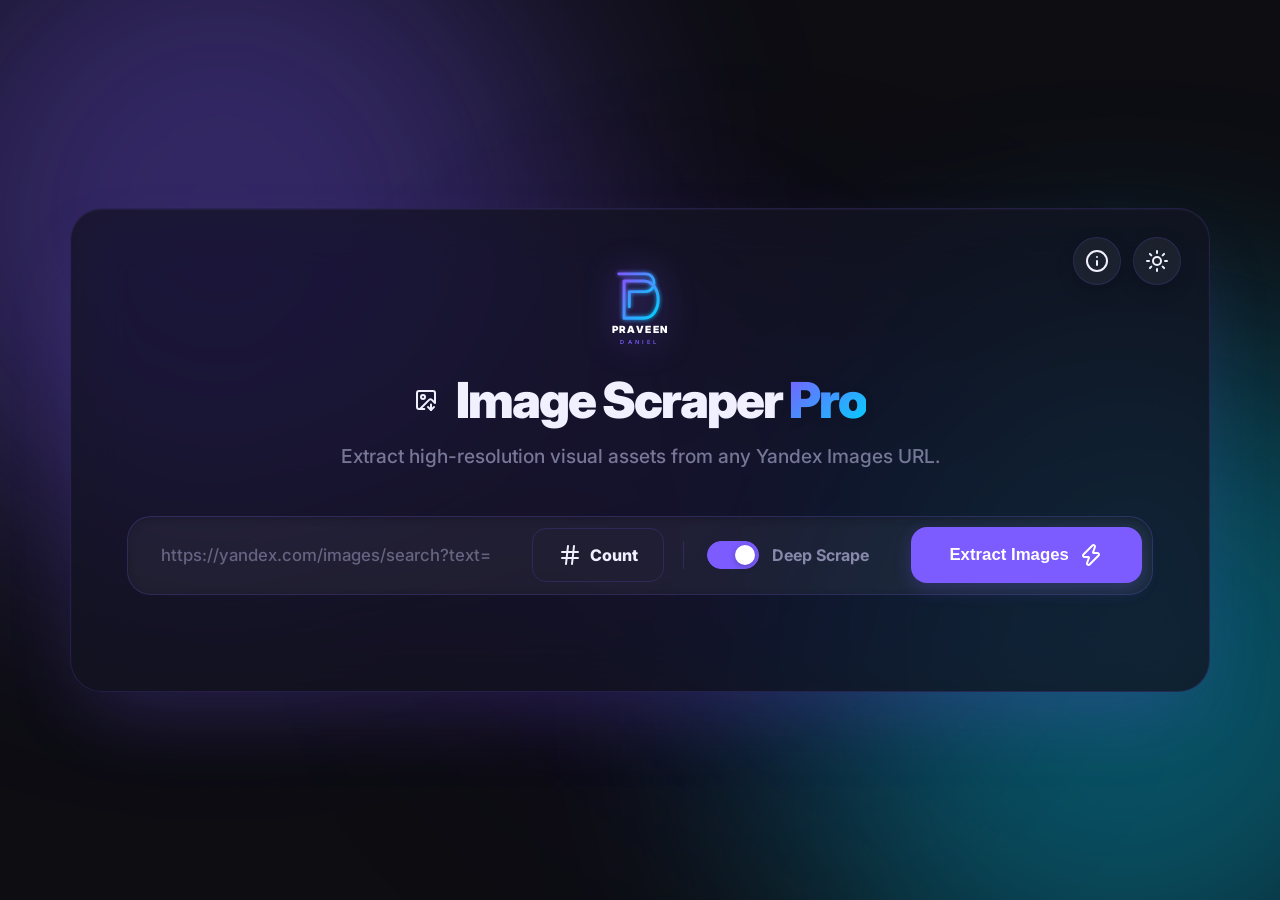
==== index.html @ f90f799b "fix: remove blocking localAvailable check, auto-connect to Render cloud backend with 60s timeout for" ====
<!DOCTYPE html>
<html lang="en" data-theme="dark">
<head>
    <meta charset="UTF-8">
    <meta name="viewport" content="width=device-width, initial-scale=1.0">
    <title>Image Scraper Pro</title>
    <meta name="description" content="Extract, filter, select, and batch-download 1000+ high-resolution images from any Yandex Images URL. Runs locally with your real IP — no captcha, no cloud limits.">
    <link rel="icon" type="image/svg+xml" href="logo.svg">
    <link rel="shortcut icon" href="logo.svg">
    <link rel="stylesheet" href="style.css">
    <link href="https://fonts.googleapis.com/css2?family=Inter:wght@300;400;500;600;700;800;900&display=swap" rel="stylesheet">
    <script src="lucide.min.js"></script>
    <!-- JSZip: In-browser ZIP builder — bundled locally for 100% reliability -->
    <script src="jszip.min.js"></script>
</head>
<body>
    <!-- Background glowing decorative blobs -->
    <div class="blob-container">
        <div class="blob blob-1"></div>
        <div class="blob blob-2"></div>
        <div class="blob blob-3"></div>
        <!-- Cursor-follow spotlight glow -->
        <div id="cursorGlow" class="cursor-glow"></div>
        <!-- Subtle noise texture for depth -->
        <div class="noise-overlay"></div>
    </div>

    <!-- Toast notification container -->
    <div id="toastContainer" class="toast-container" aria-live="polite" aria-atomic="false"></div>

    <!-- Main Application Glass Container -->
    <main class="glass-container">
        <header>
            <div class="theme-toggle-container" style="display: flex; gap: 12px; align-items: center;">
                <div class="settings-container">
                    <button id="settingsToggleBtn" class="theme-toggle-btn" aria-label="Scraper Info" title="Scraper Info">
                        <i data-lucide="info"></i>
                    </button>
                    <div id="settingsDropdown" class="settings-dropdown settings-dropdown--hidden">
                        <!-- Populated by JS with serverless info -->
                    </div>
                </div>
                <button id="themeToggleBtn" class="theme-toggle-btn" aria-label="Toggle Light/Dark Theme" title="Toggle Light/Dark Theme">
                    <i data-lucide="sun"></i>
                </button>
            </div>
            <div class="brand-logo-badge">
                <svg class="brand-logo-img" viewBox="0 0 300 240" xmlns="http://www.w3.org/2000/svg" role="img" aria-label="Praveen Daniel Logo">
                  <defs>
                    <linearGradient id="pdGrad" x1="0%" y1="0%" x2="100%" y2="100%">
                      <stop offset="0%" stop-color="var(--logo-grad-from)" />
                      <stop offset="100%" stop-color="var(--logo-grad-to)" />
                    </linearGradient>
                    <filter id="glow" x="-20%" y="-20%" width="140%" height="140%">
                      <feGaussianBlur stdDeviation="6" result="blur" />
                      <feComposite in="SourceGraphic" in2="blur" operator="over" />
                    </filter>
                  </defs>
                  
                  <g fill="none" stroke="url(#pdGrad)" stroke-width="8" stroke-linecap="round" stroke-linejoin="round" filter="url(#glow)">
                    <path d="M 90,25 L 90,130" />
                    <path d="M 90,25 L 165,25 C 198,25 198,75 165,75 L 120,75 L 120,118" />
                    <path d="M 105,45 L 105,150 L 160,150 C 215,150 215,45 160,45 Z" stroke-width="8.5" />
                  </g>
                  
                  <text x="150" y="192" text-anchor="middle" font-family="'Inter', sans-serif" font-weight="900" font-size="28" letter-spacing="4" fill="var(--logo-text-top)">PRAVEEN</text>
                  <text x="150" y="222" text-anchor="middle" font-family="'Inter', sans-serif" font-weight="600" font-size="16" letter-spacing="9" fill="var(--logo-grad-from)" opacity="0.95">DANIEL</text>
                </svg>
            </div>
            <div class="logo">
                <i data-lucide="image-down" aria-hidden="true"></i>
                <h1>Image Scraper <span>Pro</span></h1>
            </div>
            <p class="subtitle">Extract high-resolution visual assets from any Yandex Images URL.</p>
        </header>

        <!-- Scraping Input Form -->
        <section class="input-section" aria-label="URL Submission">
            <div class="input-wrapper">
                <input type="text" id="urlInput" placeholder="https://yandex.com/images/search?text=cats" aria-label="Yandex Images URL" />
                <button id="countBtn" class="btn-count" aria-label="Count images on page" title="Quick-count images on this page">
                    <i data-lucide="hash" aria-hidden="true"></i>
                    <span class="btn-text btn-count-text">Count</span>
                </button>
                <div class="toggle-group">
                    <label class="switch" for="autoscrollToggle">
                        <input type="checkbox" id="autoscrollToggle" checked>
                        <span class="slider round"></span>
                    </label>
                    <span class="toggle-label">Deep Scrape</span>
                </div>
                <button id="scrapeBtn" class="btn-primary" aria-label="Extract Images Button">
                    <span class="btn-text">Extract Images</span>
                    <i data-lucide="zap" aria-hidden="true"></i>
                </button>
            </div>

            <!-- Count result panel (hidden until count is run) -->
            <div id="countPanel" class="count-panel hidden" aria-live="polite">
                <div class="count-panel-inner">
                    <div class="count-main">
                        <i data-lucide="image" class="count-icon"></i>
                        <span id="countTotal" class="count-number">0</span>
                        <span class="count-label">images detected</span>
                        <span id="countMethodBadge" class="count-method-badge"></span>
                    </div>
                    <div id="countBreakdown" class="count-breakdown"></div>
                    <p id="countNote" class="count-note"></p>
                </div>
                <button id="countDismissBtn" class="count-dismiss" title="Dismiss" aria-label="Dismiss count panel">
                    <i data-lucide="x"></i>
                </button>
            </div>
        </section>

        <!-- Dynamic Loader Grid -->
        <div id="loader" class="loader hidden" aria-live="polite">
            <div class="spinner"></div>
            <p id="loaderMsg">⚡ Scraping images... hold on!</p>
        </div>

        <!-- Scraping Results Panel -->
        <section id="resultsSection" class="results-section hidden" aria-label="Extraction Results">
            <!-- Filtering & Bulk Download Toolbar -->
            <div class="controls">
                <div class="filter-group">
                    <span class="filter-label">Filter:</span>
                    <select id="filterSelect" aria-label="Filter image types">
                        <option value="all">All Formats</option>
                        <option value="png">PNGs</option>
                        <option value="jpg">JPEGs</option>
                        <option value="webp">WEBP</option>
                        <option value="hd">Ultra HD (1080p+)</option>
                    </select>
                </div>
                <div class="action-group">
                    <span id="imageCount">Found 0 images</span>
                    <button id="downloadBtn" class="btn-outline" title="Download selected or all images as individual files">
                        <span>Download Files</span>
                        <i data-lucide="download"></i>
                    </button>
                    <button id="downloadZipBtn" class="btn-secondary" title="Compile and download all selected or filtered images as a single ZIP archive">
                        <span>Download ZIP</span>
                        <i data-lucide="folder-archive"></i>
                    </button>
                </div>
            </div>

            <!-- Selection helper toolbar -->
            <div id="selectionBar" class="selection-bar hidden">
                <span id="selectionInfo" class="selection-info">0 images selected</span>
                <div class="selection-actions">
                    <button id="selectAllBtn" class="btn-text-only">Select All</button>
                    <button id="clearSelectionBtn" class="btn-text-only">Clear Selection</button>
                </div>
            </div>

            <!-- Scrollable Image Results Grid -->
            <div id="imageGrid" class="image-grid" tabindex="0" aria-label="Scraped image results"></div>
        </section>
    </main>

    <!-- Modal 1: Downloading Popup with Progress & Speed/ETC -->
    <div id="downloadModal" class="modal-overlay" aria-modal="true" role="dialog" aria-labelledby="downloadModalTitle">
        <div class="modal-content">
            <div class="modal-header">
                <h3 class="modal-title" id="downloadModalTitle">Downloading Assets</h3>
                <p class="modal-status-text" id="downloadModalStatus">Initializing connections...</p>
            </div>
            
            <div class="progress-container">
                <!-- Linear Progress Bar -->
                <div class="progress-bar-bg">
                    <div id="progressBarFill" class="progress-bar-fill"></div>
                </div>
                
                <!-- Speed and Estimation Grid -->
                <div class="progress-stats">
                    <div class="stat-box">
                        <span class="stat-label">Progress</span>
                        <span id="statProgress" class="stat-value">0%</span>
                    </div>
                    <div class="stat-box">
                        <span class="stat-label">Speed</span>
                        <span id="statSpeed" class="stat-value">0.0 MB/s</span>
                    </div>
                    <div class="stat-box">
                        <span class="stat-label">ETC</span>
                        <span id="statEta" class="stat-value">--:--</span>
                    </div>
                </div>
            </div>
            
            <!-- Live download telemetry logs -->
            <div id="downloadLog" class="modal-log">
                <div class="log-entry">Waiting for worker allocation...</div>
            </div>
            
            <div class="modal-footer">
                <button id="cancelDownloadBtn" class="btn-danger" aria-label="Cancel download queue">Cancel Download</button>
            </div>
        </div>
    </div>

    <!-- Modal 2: Lightbox Image Carousel & Inspector -->
    <div id="lightboxModal" class="lightbox-overlay" aria-modal="true" role="dialog" aria-labelledby="lightboxTitle">
        <div class="lightbox-header">
            <span id="lightboxTitle" class="lightbox-title">Image Asset Details</span>
            <div class="lightbox-controls">
                <button id="lightboxDownloadBtn" class="btn-lightbox" title="Download Image Asset" aria-label="Download Image Asset">
                    <i data-lucide="download"></i>
                </button>
                <button id="lightboxCloseBtn" class="btn-lightbox" title="Close Preview" aria-label="Close Preview">
                    <i data-lucide="x"></i>
                </button>
            </div>
        </div>
        
        <div class="lightbox-body">
            <button id="lightboxPrevBtn" class="btn-nav" title="Previous Image" aria-label="Previous Image">
                <i data-lucide="chevron-left"></i>
            </button>
            
            <div class="lightbox-image-container">
                <!-- Loading shimmer shown while image loads -->
                <div id="lightboxSpinner" class="lightbox-spinner">
                    <div class="lightbox-spinner-ring"></div>
                </div>
                <img id="lightboxImg" class="lightbox-img" src="" alt="Full resolution scraped asset">
            </div>
            
            <button id="lightboxNextBtn" class="btn-nav" title="Next Image" aria-label="Next Image">
                <i data-lucide="chevron-right"></i>
            </button>
        </div>
        
        <div class="lightbox-footer">
            <div id="lightboxMeta" class="lightbox-meta">Dimensions: Original | Type: JPG</div>
            <div id="lightboxCounter" class="lightbox-counter">1 of 12</div>
            <div class="lightbox-keyboard-hint">
                <kbd>←</kbd> <kbd>→</kbd> Navigate &nbsp;·&nbsp; <kbd>Esc</kbd> Close
            </div>
        </div>
    </div>

    <!-- Application Script -->
    <script src="main.js?v=20260812095809"></script>
</body>
</html>
---- style.css ----
/* ==========================================================================
   Design Tokens & Dynamic Theme Variables (Premium Cyber-SaaS)
   ========================================================================== */
:root {
    /* ── DARK THEME (Default) — Luxury Editorial: Deep Obsidian + Electric Accents ── */
    --bg-base: #0D0D12;
    --primary: #7C5CFF;
    --primary-rgb: 124, 92, 255;
    --primary-hover: #6a4ae6;
    --primary-text: #ffffff;
    --secondary: #00D4FF;
    --secondary-rgb: 0, 212, 255;
    --secondary-hover: #00b8df;
    --secondary-text: #0D0D12;

    --glass-bg: rgba(20, 20, 32, 0.78);
    --glass-border: rgba(124, 92, 255, 0.18);
    --glass-border-hover: rgba(124, 92, 255, 0.36);
    --glass-border-active: rgba(124, 92, 255, 0.6);
    --text-main: #f0f0ff;
    --text-dim: #8888aa;
    --text-accent: #7C5CFF;
    --input-bg: rgba(255, 255, 255, 0.05);
    --card-bg: rgba(18, 18, 30, 0.88);
    --shadow-color: rgba(124, 92, 255, 0.22);
    --card-hover-shadow: rgba(124, 92, 255, 0.32);

    --blob-1: #7C5CFF;
    --blob-2: #00D4FF;
    --blob-3: #1a0040;

    /* Theme-aware logo gradient colours */
    --logo-grad-from: #7C5CFF;
    --logo-grad-to: #00D4FF;
    --logo-text-top: #ffffff;

    --font-heading: 'Inter', sans-serif;
    --font-body: 'Inter', sans-serif;

    --spring-transition: all 0.4s cubic-bezier(0.34, 1.56, 0.64, 1);
    --smooth-transition: all 0.3s ease;
}

[data-theme="light"] {
    /* ── LIGHT THEME — Luxury Editorial: Burgundy Wine & Soft Cream ── */
    --bg-base: #F5EDE0;
    --primary: #7B1A28;
    --primary-rgb: 123, 26, 40;
    --primary-hover: #5e1320;
    --primary-text: #F5EDE0;
    --secondary: #C0392B;
    --secondary-rgb: 192, 57, 43;
    --secondary-hover: #a93226;
    --secondary-text: #ffffff;

    --glass-bg: rgba(248, 241, 231, 0.80);
    --glass-border: rgba(123, 26, 40, 0.20);
    --glass-border-hover: rgba(123, 26, 40, 0.40);
    --glass-border-active: rgba(123, 26, 40, 0.60);
    --text-main: #2d0a10;
    --text-dim: #7a3a44;
    --text-accent: #7B1A28;
    --input-bg: rgba(255, 255, 255, 0.70);
    --card-bg: rgba(255, 248, 240, 0.80);
    --shadow-color: rgba(123, 26, 40, 0.10);
    --card-hover-shadow: rgba(123, 26, 40, 0.20);

    --blob-1: #7B1A28;
    --blob-2: #F5EDE0;
    --blob-3: #e6d5c3;

    /* Theme-aware logo gradient colours */
    --logo-grad-from: #7B1A28;
    --logo-grad-to: #C0392B;
    --logo-text-top: #2d0a10;
}

/* ==========================================================================
   Global Reset & Premium Body Styles
   ========================================================================== */
* {
    margin: 0;
    padding: 0;
    box-sizing: border-box;
    -webkit-font-smoothing: antialiased;
    -moz-osx-font-smoothing: grayscale;
}

body {
    font-family: var(--font-body);
    background-color: var(--bg-base);
    color: var(--text-main);
    min-height: 100vh;
    overflow-x: hidden;
    display: flex;
    justify-content: center;
    align-items: center;
    transition: background-color 0.5s cubic-bezier(0.4, 0, 0.2, 1), color 0.3s ease;
    position: relative;
    padding: 2.5rem 1.5rem;
}

/* Animated Mesh Gradient Backdrops */
.blob-container {
    position: fixed;
    top: 0;
    left: 0;
    width: 100%;
    height: 100%;
    z-index: -1;
    overflow: hidden;
    pointer-events: none;
}

.blob {
    position: absolute;
    border-radius: 50%;
    filter: blur(130px);
    opacity: 0.35;
    animation: floatingBlobs 30s infinite alternate ease-in-out;
    transition: background 0.6s ease;
}

.blob-1 {
    top: -15%;
    left: -10%;
    width: 700px;
    height: 700px;
    background: var(--blob-1);
}

.blob-2 {
    bottom: -15%;
    right: -15%;
    width: 700px;
    height: 700px;
    background: var(--blob-2);
    animation-delay: -8s;
}

.blob-3 {
    top: 35%;
    left: 40%;
    width: 450px;
    height: 450px;
    background: var(--blob-3);
    animation-delay: -15s;
}

@keyframes floatingBlobs {
    0% { transform: translate(0, 0) scale(1) rotate(0deg); }
    33% { transform: translate(120px, 80px) scale(1.15) rotate(120deg); }
    66% { transform: translate(-50px, 150px) scale(0.9) rotate(240deg); }
    100% { transform: translate(40px, -60px) scale(1.05) rotate(360deg); }
}

/* === Cursor-Follow Magnetic Spotlight === */
.cursor-glow {
    position: fixed;
    width: 700px;
    height: 700px;
    border-radius: 50%;
    background: radial-gradient(
        circle at center,
        rgba(var(--primary-rgb), 0.10) 0%,
        rgba(var(--primary-rgb), 0.04) 35%,
        transparent 70%
    );
    transform: translate(-50%, -50%);
    left: 50%;
    top: 50%;
    pointer-events: none;
    z-index: 1;
    transition: background 0.5s ease;
    will-change: left, top;
}

/* === Subtle Dot-Grid Noise Texture === */
.noise-overlay {
    position: fixed;
    inset: 0;
    z-index: 0;
    pointer-events: none;
    opacity: 0.28;
    background-image: radial-gradient(
        circle,
        rgba(var(--primary-rgb), 0.18) 1px,
        transparent 1px
    );
    background-size: 32px 32px;
    transition: background-image 0.5s ease;
    mask-image: radial-gradient(ellipse 80% 80% at 50% 50%, black 40%, transparent 100%);
    -webkit-mask-image: radial-gradient(ellipse 80% 80% at 50% 50%, black 40%, transparent 100%);
}

/* ==========================================================================
   Tactile Glassmorphic Container
   ========================================================================== */
.glass-container {
    background: var(--glass-bg);
    backdrop-filter: blur(28px) saturate(190%);
    -webkit-backdrop-filter: blur(28px) saturate(190%);
    border: 1px solid var(--glass-border);
    border-radius: 32px;
    padding: 3.5rem;
    width: 100%;
    max-width: 1140px;
    margin: auto;
    box-shadow: 0 35px 80px -20px var(--shadow-color),
                inset 0 1px 2px rgba(255, 255, 255, 0.05);
    transition: background 0.5s ease, border 0.5s ease, box-shadow 0.5s ease;
    position: relative;
    z-index: 2;
}

[data-theme="light"] .glass-container {
    box-shadow: 0 35px 80px -20px var(--shadow-color),
                inset 0 1px 3px rgba(255, 255, 255, 0.6);
}

header {
    text-align: center;
    margin-bottom: 3rem;
    position: relative;
}

/* Theme Switcher Header Button */
.theme-toggle-container {
    position: absolute;
    top: -1.75rem;
    right: -1.75rem;
    z-index: 10;
}

.theme-toggle-btn {
    background: var(--input-bg);
    border: 1px solid var(--glass-border);
    color: var(--text-main);
    width: 48px;
    height: 48px;
    border-radius: 50%;
    cursor: pointer;
    display: flex;
    align-items: center;
    justify-content: center;
    box-shadow: 0 6px 18px rgba(0, 0, 0, 0.2);
    transition: var(--spring-transition);
}

.theme-toggle-btn:hover {
    transform: scale(1.15) rotate(20deg);
    border-color: var(--primary);
    box-shadow: 0 8px 24px var(--shadow-color);
}

.theme-toggle-btn:active {
    transform: scale(0.95);
}

.brand-logo-badge {
    display: flex;
    justify-content: center;
    align-items: center;
    margin-bottom: 1.25rem;
}

.brand-logo-img {
    width: 120px;
    height: 85px;
    object-fit: contain;
    display: block;
    filter: drop-shadow(0 4px 18px rgba(var(--primary-rgb), 0.45));
    transition: transform 0.4s ease, filter 0.4s ease;
}

.brand-logo-badge:hover .brand-logo-img {
    transform: scale(1.08);
    filter: drop-shadow(0 6px 28px rgba(var(--primary-rgb), 0.65));
}

.logo {
    display: flex;
    align-items: center;
    justify-content: center;
    gap: 1.1rem;
    margin-bottom: 0.85rem;
}

.logo i {
    width: 48px;
    height: 48px;
    color: var(--primary);
    stroke-width: 2.2px;
    filter: drop-shadow(0 0 12px rgba(var(--primary-rgb), 0.5));
    transition: color 0.4s ease, filter 0.4s ease;
}

h1 {
    font-size: 3.1rem;
    font-weight: 900;
    letter-spacing: -2px;
}

h1 span {
    background: linear-gradient(135deg, var(--primary), var(--secondary));
    -webkit-background-clip: text;
    -webkit-text-fill-color: transparent;
    filter: drop-shadow(0 2px 4px rgba(0,0,0,0.1));
}

.subtitle {
    color: var(--text-dim);
    font-size: 1.2rem;
    font-weight: 500;
    margin-top: 0.6rem;
    opacity: 0.85;
}

/* ==========================================================================
   Interactive Input Panel
   ========================================================================== */
.input-section {
    margin-bottom: 2.5rem;
}

.input-wrapper {
    display: flex;
    gap: 1.2rem;
    background: var(--input-bg);
    padding: 0.65rem;
    border-radius: 24px;
    border: 1px solid var(--glass-border);
    align-items: center;
    box-shadow: inset 0 2px 8px rgba(0, 0, 0, 0.2);
    transition: var(--spring-transition);
}

[data-theme="light"] .input-wrapper {
    box-shadow: inset 0 2px 6px rgba(0, 0, 0, 0.04);
}

.input-wrapper:focus-within {
    border-color: var(--primary);
    box-shadow: 0 0 0 4px rgba(var(--primary-rgb), 0.15),
                inset 0 2px 8px rgba(0, 0, 0, 0.1);
}

input[type="text"] {
    flex: 1;
    min-width: 0;
    background: transparent;
    border: none;
    color: var(--text-main);
    padding: 0.9rem 1.4rem;
    font-size: 1.05rem;
    outline: none;
    font-weight: 500;
    font-family: inherit;
}

input[type="text"]::placeholder {
    color: var(--text-dim);
    opacity: 0.65;
}

.btn-primary {
    background: var(--primary);
    border: none;
    color: var(--primary-text);
    padding: 1rem 2.4rem;
    border-radius: 16px;
    font-weight: 800;
    cursor: pointer;
    display: flex;
    align-items: center;
    gap: 0.65rem;
    font-size: 1.05rem;
    white-space: nowrap;
    flex-shrink: 0;
    box-shadow: 0 6px 18px var(--shadow-color);
    transition: var(--spring-transition);
}

.btn-primary:hover {
    background: var(--primary-hover);
    transform: translateY(-3px);
    box-shadow: 0 10px 24px var(--shadow-color);
}

.btn-primary:active {
    transform: translateY(-1px);
}

.toggle-group {
    display: flex;
    align-items: center;
    gap: 0.85rem;
    padding: 0 1.4rem;
    border-left: 1px solid var(--glass-border);
    white-space: nowrap;
    flex-shrink: 0;
}

.toggle-label {
    font-size: 1rem;
    font-weight: 700;
    color: var(--text-dim);
}

.switch {
    position: relative;
    display: inline-block;
    width: 52px;
    height: 28px;
}

.switch input {
    opacity: 0;
    width: 0;
    height: 0;
}

.slider {
    position: absolute;
    cursor: pointer;
    top: 0;
    left: 0;
    right: 0;
    bottom: 0;
    background-color: rgba(var(--primary-rgb), 0.12);
    border: 1px solid var(--glass-border);
    transition: 0.3s;
}

.slider:before {
    position: absolute;
    content: "";
    height: 20px;
    width: 20px;
    left: 3px;
    bottom: 3px;
    background-color: var(--text-main);
    transition: 0.3s cubic-bezier(0.34, 1.56, 0.64, 1);
    box-shadow: 0 2px 6px rgba(0,0,0,0.25);
}

input:checked + .slider {
    background-color: var(--primary);
    border-color: var(--primary);
}

input:checked + .slider:before {
    transform: translateX(24px);
    background-color: var(--primary-text);
}

.slider.round {
    border-radius: 30px;
}

.slider.round:before {
    border-radius: 50%;
}

/* ==========================================================================
   Premium Filter Toolbar
   ========================================================================== */
.results-section {
    margin-top: 3rem;
    animation: fadeIn 0.6s cubic-bezier(0.16, 1, 0.3, 1) both;
}

.controls {
    display: flex;
    justify-content: space-between;
    align-items: center;
    flex-wrap: wrap;
    gap: 1.4rem;
    margin-bottom: 2.2rem;
    background: rgba(255, 255, 255, 0.02);
    border: 1px solid var(--glass-border);
    padding: 1.3rem 2rem;
    border-radius: 20px;
    box-shadow: inset 0 1px 2px rgba(255,255,255,0.02);
    transition: background 0.3s ease;
}

[data-theme="light"] .controls {
    background: rgba(0, 0, 0, 0.015);
    box-shadow: inset 0 1px 2px rgba(0,0,0,0.01);
}

.filter-group {
    display: flex;
    align-items: center;
    gap: 0.9rem;
}

.filter-label {
    font-size: 0.85rem;
    font-weight: 800;
    color: var(--text-dim);
    text-transform: uppercase;
    letter-spacing: 0.8px;
}

select {
    background: var(--input-bg);
    color: var(--text-main);
    border: 1px solid var(--glass-border);
    padding: 0.7rem 1.4rem;
    border-radius: 12px;
    cursor: pointer;
    font-weight: 700;
    outline: none;
    font-family: inherit;
    transition: var(--smooth-transition);
}

select:hover {
    border-color: var(--primary);
}

select:focus {
    border-color: var(--primary);
    box-shadow: 0 0 0 3px rgba(var(--primary-rgb), 0.1);
}

.action-group {
    display: flex;
    align-items: center;
    gap: 1.2rem;
    flex-wrap: wrap;
}

#imageCount {
    font-size: 1rem;
    font-weight: 800;
    color: var(--text-dim);
}

/* Button UI variants */
.btn-secondary {
    background: var(--secondary);
    color: var(--secondary-text);
    border: none;
    padding: 0.85rem 1.8rem;
    border-radius: 14px;
    font-weight: 800;
    cursor: pointer;
    display: flex;
    align-items: center;
    gap: 0.55rem;
    white-space: nowrap;
    box-shadow: 0 5px 15px rgba(var(--secondary-rgb), 0.25);
    transition: var(--spring-transition);
}

.btn-secondary:hover {
    background: var(--secondary-hover);
    transform: translateY(-3px);
    box-shadow: 0 8px 24px rgba(var(--secondary-rgb), 0.45);
}

.btn-outline {
    background: transparent;
    color: var(--text-main);
    border: 1px solid var(--glass-border);
    padding: 0.85rem 1.8rem;
    border-radius: 14px;
    font-weight: 800;
    cursor: pointer;
    display: flex;
    align-items: center;
    gap: 0.55rem;
    white-space: nowrap;
    transition: var(--spring-transition);
}

.btn-outline:hover:not(:disabled) {
    background: rgba(var(--primary-rgb), 0.1);
    border-color: var(--primary);
    transform: translateY(-3px);
    box-shadow: 0 5px 15px rgba(var(--primary-rgb), 0.15);
}

.btn-outline:disabled {
    opacity: 0.35;
    cursor: not-allowed;
}

/* ==========================================================================
   Selection helpers Bar (Frosted SaaS ribbon)
   ========================================================================== */
.selection-bar {
    display: flex;
    justify-content: space-between;
    align-items: center;
    background: rgba(var(--primary-rgb), 0.08);
    border: 1px solid var(--glass-border-active);
    padding: 0.9rem 1.8rem;
    border-radius: 16px;
    margin-bottom: 1.8rem;
    animation: slideDown 0.4s cubic-bezier(0.34, 1.56, 0.64, 1);
    box-shadow: 0 4px 15px rgba(var(--primary-rgb), 0.05);
}

.selection-info {
    font-size: 1rem;
    font-weight: 700;
    color: var(--text-main);
}

.selection-actions {
    display: flex;
    gap: 1rem;
}

.btn-text-only {
    background: transparent;
    border: none;
    color: var(--primary);
    font-weight: 800;
    cursor: pointer;
    font-size: 0.9rem;
    text-transform: uppercase;
    letter-spacing: 0.8px;
    padding: 0.3rem 0.6rem;
    transition: var(--smooth-transition);
}

.btn-text-only:hover {
    color: var(--text-main);
}

/* ==========================================================================
   Premium Image Grid & Interactive Cards
   ========================================================================== */
.image-grid {
    display: grid;
    grid-template-columns: repeat(auto-fill, minmax(230px, 1fr));
    gap: 1.8rem;
    max-height: 580px;
    overflow-y: auto;
    padding-right: 0.8rem;
    scrollbar-width: thin;
    scrollbar-color: var(--glass-border) transparent;
}

.image-grid::-webkit-scrollbar {
    width: 8px;
}

.image-grid::-webkit-scrollbar-track {
    background: transparent;
}

.image-grid::-webkit-scrollbar-thumb {
    background: var(--glass-border);
    border-radius: 10px;
    border: 2px solid transparent;
}

.image-grid::-webkit-scrollbar-thumb:hover {
    background: var(--primary);
}

.img-card {
    position: relative;
    border-radius: 22px;
    overflow: hidden;
    aspect-ratio: 1;
    background: var(--card-bg);
    border: 1px solid var(--glass-border);
    box-shadow: 0 8px 24px rgba(0, 0, 0, 0.15);
    transition: var(--spring-transition);
    cursor: pointer;
}

.img-card:hover {
    transform: translateY(-8px) scale(1.03);
    border-color: var(--primary);
    box-shadow: 0 16px 36px var(--card-hover-shadow);
}

.img-card.selected {
    border-color: var(--primary);
    border-width: 2px;
    box-shadow: 0 0 0 5px rgba(var(--primary-rgb), 0.35);
}

.img-card.selected img {
    transform: scale(0.94);
    border-radius: 16px;
}

.img-card img {
    width: 100%;
    height: 100%;
    object-fit: cover;
    transition: transform 0.5s cubic-bezier(0.25, 1, 0.5, 1), border-radius 0.35s;
}

.img-card:hover img:not(.selected img) {
    transform: scale(1.06);
}

/* Card Selection Checkbox Overlay */
.card-select-checkbox {
    position: absolute;
    top: 0.95rem;
    left: 0.95rem;
    z-index: 5;
    width: 28px;
    height: 28px;
    border-radius: 50%;
    background: rgba(0, 0, 0, 0.45);
    backdrop-filter: blur(5px);
    border: 2px solid rgba(255, 255, 255, 0.7);
    display: flex;
    align-items: center;
    justify-content: center;
    opacity: 0;
    transform: scale(0.85);
    transition: var(--spring-transition);
    color: white;
}

.img-card:hover .card-select-checkbox,
.img-card.selected .card-select-checkbox {
    opacity: 1;
    transform: scale(1);
}

.img-card.selected .card-select-checkbox {
    background: var(--primary);
    border-color: var(--primary);
    color: var(--primary-text);
}

.card-select-checkbox i {
    width: 14px;
    height: 14px;
    stroke-width: 4px;
}

/* Card Overlay Details */
.card-overlay {
    position: absolute;
    bottom: 0;
    left: 0;
    right: 0;
    padding: 1.2rem 0.95rem 0.95rem;
    background: linear-gradient(to top, rgba(0,0,0,0.92) 20%, rgba(0,0,0,0.45) 70%, transparent);
    display: flex;
    justify-content: space-between;
    align-items: flex-end;
    opacity: 0;
    transform: translateY(8px);
    transition: var(--spring-transition);
    z-index: 4;
}

.img-card:hover .card-overlay {
    opacity: 1;
    transform: translateY(0);
}

.badge {
    color: white;
    padding: 0.35rem 0.75rem;
    border-radius: 8px;
    font-size: 0.7rem;
    font-weight: 900;
    text-transform: uppercase;
    letter-spacing: 1px;
    box-shadow: 0 4px 12px rgba(0,0,0,0.35);
}

.badge-orig {
    background: linear-gradient(135deg, var(--primary), var(--secondary));
    border: 1px solid rgba(255,255,255,0.3);
    color: white;
}

.badge-hq {
    background: rgba(255,255,255,0.18);
    backdrop-filter: blur(8px);
    border: 1px solid rgba(255,255,255,0.12);
}

.card-actions {
    display: flex;
    gap: 0.5rem;
}

.btn-mini {
    background: white;
    color: black;
    border: none;
    width: 32px;
    height: 32px;
    border-radius: 10px;
    display: flex;
    align-items: center;
    justify-content: center;
    cursor: pointer;
    box-shadow: 0 3px 8px rgba(0,0,0,0.3);
    transition: var(--spring-transition);
}

.btn-mini:hover {
    transform: scale(1.15);
    background: var(--primary);
    color: var(--primary-text);
}

.btn-mini i {
    width: 14px;
    height: 14px;
}

/* ==========================================================================
   Empty / Error State Cards
   ========================================================================== */
.empty-state {
    grid-column: 1 / -1;
    text-align: center;
    padding: 3.5rem 2rem;
    color: var(--text-dim);
    display: flex;
    flex-direction: column;
    align-items: center;
    gap: 1rem;
}

.empty-state-icon {
    width: 56px;
    height: 56px;
    border-radius: 18px;
    background: rgba(var(--primary-rgb), 0.08);
    border: 1px solid var(--glass-border);
    display: flex;
    align-items: center;
    justify-content: center;
    margin-bottom: 0.4rem;
}

.empty-state-icon i {
    width: 26px;
    height: 26px;
    color: var(--primary);
}

.empty-state-title {
    font-size: 1.15rem;
    font-weight: 800;
    color: var(--text-main);
    margin: 0;
}

.empty-state-body {
    font-size: 0.9rem;
    line-height: 1.75;
    max-width: 540px;
    margin: 0;
}

.empty-state-body code {
    background: rgba(var(--primary-rgb), 0.1);
    border: 1px solid rgba(var(--primary-rgb), 0.2);
    color: var(--primary);
    padding: 3px 8px;
    border-radius: 6px;
    font-size: 0.85em;
    display: inline-block;
    margin: 3px 0;
}

.empty-state-body strong {
    color: var(--text-main);
}

.empty-state-note {
    font-size: 0.8rem;
    color: var(--text-dim);
    opacity: 0.7;
    margin: 0;
}

/* ==========================================================================
   Animated Loader State
   ========================================================================== */
.loader {
    text-align: center;
    margin-top: 3.5rem;
    animation: fadeIn 0.5s ease-out;
}

.spinner {
    width: 54px;
    height: 54px;
    border: 4px solid var(--glass-border);
    border-top: 4px solid var(--primary);
    border-radius: 50%;
    margin: 0 auto 1.8rem;
    animation: spin 0.9s cubic-bezier(0.5, 0.1, 0.4, 0.9) infinite;
    box-shadow: 0 0 20px rgba(var(--primary-rgb), 0.15);
}

.loader p {
    font-size: 1.15rem;
    font-weight: 700;
    color: var(--text-dim);
}

/* ==========================================================================
   MODAL POPUP: Interactive Progress Telemetry Logs
   ========================================================================== */
.modal-overlay {
    position: fixed;
    top: 0;
    left: 0;
    width: 100vw;
    height: 100vh;
    background: rgba(0, 0, 0, 0.82);
    backdrop-filter: blur(10px);
    z-index: 100;
    display: flex;
    align-items: center;
    justify-content: center;
    opacity: 0;
    pointer-events: none;
    transition: opacity 0.4s cubic-bezier(0.16, 1, 0.3, 1);
}

.modal-overlay.active {
    opacity: 1;
    pointer-events: auto;
}

.modal-content {
    background: var(--card-bg);
    border: 1px solid var(--glass-border);
    box-shadow: 0 35px 70px -15px rgba(0, 0, 0, 0.6),
                0 0 50px var(--shadow-color);
    width: 92%;
    max-width: 530px;
    border-radius: 28px;
    padding: 3rem;
    text-align: center;
    transform: scale(0.9);
    transition: transform 0.4s cubic-bezier(0.34, 1.56, 0.64, 1);
}

.modal-overlay.active .modal-content {
    transform: scale(1);
}

.modal-header {
    margin-bottom: 1.8rem;
}

.modal-title {
    font-size: 1.75rem;
    font-weight: 900;
    color: var(--text-main);
    letter-spacing: -0.5px;
}

.modal-status-text {
    color: var(--text-dim);
    margin-top: 0.6rem;
    font-size: 1rem;
    font-weight: 500;
}

/* Progress Stats Ribbon */
.progress-container {
    margin: 2.2rem 0;
}

.progress-bar-bg {
    width: 100%;
    height: 14px;
    background: rgba(var(--primary-rgb), 0.12);
    border-radius: 12px;
    overflow: hidden;
    border: 1px solid rgba(255,255,255,0.03);
    margin-bottom: 1.2rem;
    position: relative;
}

.progress-bar-fill {
    height: 100%;
    background: linear-gradient(90deg, var(--primary), var(--secondary));
    width: 0%;
    border-radius: 12px;
    transition: width 0.4s cubic-bezier(0.25, 1, 0.5, 1);
    position: relative;
}

/* Indeterminate/shimmer progress animation */
.progress-bar-fill.indeterminate {
    width: 40% !important;
    animation: progressShimmer 1.6s ease-in-out infinite;
}

@keyframes progressShimmer {
    0%   { transform: translateX(-150%); }
    100% { transform: translateX(350%); }
}

.progress-stats {
    display: grid;
    grid-template-columns: 1fr 1fr 1fr;
    gap: 1rem;
    background: rgba(255, 255, 255, 0.015);
    border: 1px solid var(--glass-border);
    padding: 1.2rem;
    border-radius: 16px;
    margin-bottom: 1.8rem;
    box-shadow: inset 0 1px 2px rgba(0,0,0,0.1);
}

[data-theme="light"] .progress-stats {
    background: rgba(0, 0, 0, 0.01);
}

.stat-box {
    display: flex;
    flex-direction: column;
    align-items: center;
}

.stat-label {
    font-size: 0.8rem;
    color: var(--text-dim);
    font-weight: 800;
    text-transform: uppercase;
    letter-spacing: 0.8px;
    margin-bottom: 0.3rem;
}

.stat-value {
    font-size: 1.15rem;
    font-weight: 900;
    color: var(--text-main);
}

/* Live Terminal Log */
.modal-log {
    max-height: 130px;
    overflow-y: auto;
    background: rgba(0, 0, 0, 0.35);
    border: 1px solid var(--glass-border);
    border-radius: 12px;
    padding: 1rem;
    text-align: left;
    font-size: 0.85rem;
    font-family: 'Courier New', Courier, monospace;
    color: var(--text-dim);
    margin-bottom: 2.2rem;
    box-shadow: inset 0 2px 4px rgba(0,0,0,0.2);
}

.modal-log::-webkit-scrollbar {
    width: 4px;
}

.modal-log::-webkit-scrollbar-thumb {
    background: var(--glass-border);
}

.log-entry {
    margin-bottom: 0.4rem;
    white-space: nowrap;
    overflow: hidden;
    text-overflow: ellipsis;
}

.log-entry.success { color: #5efb6e; }
.log-entry.fail { color: #ff5c5c; }

.modal-footer {
    display: flex;
    justify-content: center;
    gap: 1rem;
}

.btn-danger {
    background: #ff3b30;
    color: white;
    border: none;
    padding: 0.9rem 2.2rem;
    border-radius: 14px;
    font-weight: 800;
    cursor: pointer;
    transition: var(--spring-transition);
}

.btn-danger:hover {
    background: #e02b20;
    transform: translateY(-3px);
    box-shadow: 0 6px 18px rgba(255, 59, 48, 0.45);
}

/* ==========================================================================
   MODAL POPUP: Immersive Carousel Lightbox
   ========================================================================== */
.lightbox-overlay {
    position: fixed;
    top: 0;
    left: 0;
    width: 100vw;
    height: 100vh;
    background: rgba(1, 0, 3, 0.96);
    backdrop-filter: blur(20px);
    z-index: 150;
    display: flex;
    flex-direction: column;
    justify-content: space-between;
    opacity: 0;
    pointer-events: none;
    transition: opacity 0.4s cubic-bezier(0.16, 1, 0.3, 1);
}

.lightbox-overlay.active {
    opacity: 1;
    pointer-events: auto;
}

.lightbox-header {
    display: flex;
    justify-content: space-between;
    align-items: center;
    padding: 1.8rem 2.5rem;
    color: white;
    background: linear-gradient(to bottom, rgba(0,0,0,0.85), transparent);
    z-index: 10;
}

.lightbox-title {
    font-size: 1.25rem;
    font-weight: 800;
    max-width: 60%;
    white-space: nowrap;
    overflow: hidden;
    text-overflow: ellipsis;
    letter-spacing: -0.5px;
}

.lightbox-controls {
    display: flex;
    gap: 1.1rem;
}

.btn-lightbox {
    background: rgba(255, 255, 255, 0.08);
    border: 1px solid rgba(255, 255, 255, 0.12);
    color: white;
    width: 46px;
    height: 46px;
    border-radius: 50%;
    cursor: pointer;
    display: flex;
    align-items: center;
    justify-content: center;
    transition: var(--spring-transition);
}

.btn-lightbox:hover {
    background: var(--primary);
    color: var(--primary-text);
    transform: scale(1.15);
    box-shadow: 0 4px 18px var(--shadow-color);
}

/* Center Carousel body */
.lightbox-body {
    flex: 1;
    display: flex;
    align-items: center;
    justify-content: space-between;
    padding: 1.5rem;
    position: relative;
}

.lightbox-image-container {
    max-width: 82%;
    max-height: 78vh;
    display: flex;
    align-items: center;
    justify-content: center;
    position: relative;
    box-shadow: 0 35px 80px rgba(0,0,0,0.9);
    border-radius: 20px;
    overflow: hidden;
    border: 1px solid rgba(255,255,255,0.06);
    background: rgba(0, 0, 0, 0.4);
    min-width: 200px;
    min-height: 150px;
}

.lightbox-img {
    max-width: 100%;
    max-height: 78vh;
    object-fit: contain;
    animation: zoomIn 0.4s cubic-bezier(0.16, 1, 0.3, 1);
    display: block;
    opacity: 0;
    transition: opacity 0.3s ease;
}

.lightbox-img.loaded {
    opacity: 1;
}

/* Lightbox image loading spinner */
.lightbox-spinner {
    position: absolute;
    inset: 0;
    display: flex;
    align-items: center;
    justify-content: center;
    z-index: 5;
    pointer-events: none;
    transition: opacity 0.3s ease;
}

.lightbox-spinner.hidden {
    display: flex !important; /* Override .hidden so transition works */
    opacity: 0;
    pointer-events: none;
}

.lightbox-spinner-ring {
    width: 44px;
    height: 44px;
    border: 3px solid rgba(255,255,255,0.12);
    border-top: 3px solid var(--primary);
    border-radius: 50%;
    animation: spin 0.85s cubic-bezier(0.5, 0.1, 0.4, 0.9) infinite;
    box-shadow: 0 0 18px rgba(var(--primary-rgb), 0.35);
}

.btn-nav {
    background: rgba(255, 255, 255, 0.06);
    border: 1px solid rgba(255, 255, 255, 0.1);
    color: white;
    width: 64px;
    height: 64px;
    border-radius: 50%;
    cursor: pointer;
    display: flex;
    align-items: center;
    justify-content: center;
    transition: var(--spring-transition);
    user-select: none;
    z-index: 20;
    flex-shrink: 0;
}

.btn-nav:hover {
    background: var(--primary);
    color: var(--primary-text);
    transform: scale(1.15);
    box-shadow: 0 0 25px rgba(var(--primary-rgb), 0.4);
}

.btn-nav i {
    width: 30px;
    height: 30px;
}

/* Bottom inspector ribbon */
.lightbox-footer {
    padding: 1.8rem 2.5rem;
    background: linear-gradient(to top, rgba(0,0,0,0.85), transparent);
    color: white;
    text-align: center;
    display: flex;
    flex-direction: column;
    align-items: center;
    gap: 0.5rem;
    z-index: 10;
}

.lightbox-meta {
    font-size: 0.95rem;
    font-weight: 700;
    color: #a1a1aa;
    letter-spacing: 0.5px;
}

.lightbox-counter {
    font-size: 0.9rem;
    font-weight: 800;
    color: var(--primary);
    letter-spacing: 1.2px;
    text-transform: uppercase;
}

/* Keyboard hint */
.lightbox-keyboard-hint {
    font-size: 0.75rem;
    color: rgba(255,255,255,0.28);
    letter-spacing: 0.3px;
    margin-top: 0.15rem;
}

.lightbox-keyboard-hint kbd {
    display: inline-block;
    background: rgba(255,255,255,0.1);
    border: 1px solid rgba(255,255,255,0.18);
    border-radius: 4px;
    padding: 1px 6px;
    font-size: 0.7rem;
    font-family: inherit;
    color: rgba(255,255,255,0.55);
    line-height: 1.4;
}

/* ==========================================================================
   Toast Notification System
   ========================================================================== */
.toast-container {
    position: fixed;
    bottom: 2rem;
    right: 2rem;
    z-index: 9999;
    display: flex;
    flex-direction: column;
    gap: 0.75rem;
    align-items: flex-end;
    pointer-events: none;
}

.toast {
    background: var(--card-bg);
    border: 1px solid var(--glass-border);
    backdrop-filter: blur(20px);
    -webkit-backdrop-filter: blur(20px);
    border-radius: 14px;
    padding: 0.9rem 1.3rem;
    font-size: 0.9rem;
    font-weight: 600;
    color: var(--text-main);
    box-shadow: 0 10px 30px rgba(0,0,0,0.35);
    display: flex;
    align-items: center;
    gap: 0.7rem;
    pointer-events: auto;
    animation: toastIn 0.45s cubic-bezier(0.34, 1.56, 0.64, 1) both;
    max-width: 340px;
    min-width: 220px;
}

.toast.toast-out {
    animation: toastOut 0.35s ease forwards;
}

.toast-dot {
    width: 8px;
    height: 8px;
    border-radius: 50%;
    flex-shrink: 0;
}

.toast.success .toast-dot { background: #5efb6e; box-shadow: 0 0 8px #5efb6e; }
.toast.error   .toast-dot { background: #ff5c5c; box-shadow: 0 0 8px #ff5c5c; }
.toast.info    .toast-dot { background: var(--primary); box-shadow: 0 0 8px rgba(var(--primary-rgb), 0.6); }

@keyframes toastIn {
    from { opacity: 0; transform: translateY(24px) scale(0.92); }
    to   { opacity: 1; transform: translateY(0) scale(1); }
}

@keyframes toastOut {
    from { opacity: 1; transform: translateY(0) scale(1); }
    to   { opacity: 0; transform: translateY(16px) scale(0.94); }
}

/* ==========================================================================
   Animations & Transition Effects
   ========================================================================== */
@keyframes spin {
    to { transform: rotate(360deg); }
}

@keyframes fadeIn {
    from { opacity: 0; transform: translateY(16px); }
    to { opacity: 1; transform: translateY(0); }
}

@keyframes slideDown {
    from { opacity: 0; transform: translateY(-16px); }
    to { opacity: 1; transform: translateY(0); }
}

@keyframes zoomIn {
    from { opacity: 0; transform: scale(0.94); }
    to { opacity: 1; transform: scale(1); }
}

/* ==========================================================================
   Ultra-Fluid Responsive Layouts
   ========================================================================== */
@media (max-width: 1024px) {
    .glass-container {
        padding: 3rem 2.5rem;
        border-radius: 28px;
        margin: 1.5rem;
    }
    
    h1 {
        font-size: 2.8rem;
    }
}

@media (max-width: 768px) {
    body {
        padding: 1.5rem 1rem;
    }
    
    .glass-container {
        padding: 2rem 1.75rem;
        border-radius: 24px;
        margin: 0;
    }
    
    .theme-toggle-container {
        top: -1.25rem;
        right: -1.25rem;
    }
    
    h1 {
        font-size: 2.3rem;
        letter-spacing: -1.2px;
    }
    
    .subtitle {
        font-size: 1.05rem;
    }
    
    .input-wrapper {
        flex-direction: column;
        border-radius: 20px;
        padding: 0.6rem;
        gap: 0.6rem;
    }
    
    input[type="text"] {
        width: 100%;
        padding: 0.7rem 0.9rem;
    }
    
    .toggle-group {
        width: 100%;
        border-left: none;
        border-top: 1px solid var(--glass-border);
        padding: 0.8rem 0.9rem 0.6rem;
        justify-content: space-between;
    }
    
    .btn-primary {
        width: 100%;
        justify-content: center;
        padding: 0.95rem;
    }
    
    .btn-count {
        width: 100%;
        justify-content: center;
    }
    
    .controls {
        padding: 1.1rem;
        border-radius: 16px;
        gap: 1.1rem;
    }
    
    .action-group {
        width: 100%;
        justify-content: space-between;
    }
    
    .btn-secondary,
    .btn-outline {
        padding: 0.75rem 1.4rem;
        font-size: 0.95rem;
    }
    
    .image-grid {
        grid-template-columns: repeat(auto-fill, minmax(150px, 1fr));
        gap: 1.2rem;
        max-height: 430px;
    }
    
    .btn-nav {
        width: 52px;
        height: 52px;
    }
    
    .btn-nav i {
        width: 22px;
        height: 22px;
    }
    
    .lightbox-image-container {
        max-width: 88%;
    }

    .toast-container {
        bottom: 1rem;
        right: 1rem;
        left: 1rem;
        align-items: stretch;
    }

    .toast {
        max-width: 100%;
    }
}

@media (max-width: 480px) {
    .glass-container {
        padding: 1.5rem 1.1rem;
        border-radius: 20px;
    }
    
    h1 {
        font-size: 2rem;
    }
    
    .logo {
        gap: 0.6rem;
    }
    
    .logo i {
        width: 36px;
        height: 36px;
    }
    
    .controls {
        flex-direction: column;
        align-items: stretch;
    }
    
    .filter-group {
        justify-content: space-between;
    }
    
    select {
        width: 58%;
        text-align: right;
    }
    
    .action-group {
        flex-direction: column;
        align-items: stretch;
        gap: 0.85rem;
    }
    
    #imageCount {
        text-align: center;
        margin-bottom: 0.25rem;
    }
    
    .image-grid {
        grid-template-columns: repeat(2, 1fr);
        gap: 0.9rem;
    }
    
    .selection-bar {
        flex-direction: column;
        gap: 0.85rem;
        text-align: center;
        padding: 0.9rem;
    }
    
    .selection-actions {
        width: 100%;
        justify-content: center;
    }
    
    .modal-content {
        padding: 2rem 1.2rem;
    }
    
    .modal-title {
        font-size: 1.45rem;
    }
    
    .progress-stats {
        padding: 0.75rem;
        gap: 0.6rem;
    }
    
    .stat-value {
        font-size: 0.95rem;
    }

    /* Hide text label on btn-count for very narrow screens */
    .btn-count-text {
        display: none;
    }
}

/* ==========================================================================
   Count Button
   ========================================================================== */
.btn-count {
    background: transparent;
    color: var(--text-main);
    border: 1.5px solid var(--glass-border);
    padding: 0.88rem 1.55rem;
    border-radius: 14px;
    font-weight: 800;
    cursor: pointer;
    display: flex;
    align-items: center;
    gap: 0.55rem;
    font-size: 1rem;
    font-family: inherit;
    white-space: nowrap;
    flex-shrink: 0;
    transition: var(--spring-transition);
    position: relative;
    overflow: hidden;
}

.btn-count::before {
    content: '';
    position: absolute;
    inset: 0;
    background: rgba(var(--primary-rgb), 0.08);
    opacity: 0;
    transition: opacity 0.25s ease;
}

.btn-count:hover::before { opacity: 1; }

.btn-count:hover {
    border-color: var(--primary);
    color: var(--primary);
    transform: translateY(-2px);
    box-shadow: 0 6px 18px rgba(var(--primary-rgb), 0.15);
}

.btn-count:active { transform: translateY(0); }

.btn-count.loading {
    pointer-events: none;
    opacity: 0.75;
}

.btn-count.loading i {
    animation: spin 0.85s linear infinite;
}

/* ==========================================================================
   Count Result Panel
   ========================================================================== */
.count-panel {
    margin-top: 1.2rem;
    background: rgba(var(--primary-rgb), 0.06);
    border: 1.5px solid var(--glass-border-active);
    border-radius: 20px;
    padding: 1.4rem 1.8rem 1.4rem 2rem;
    display: flex;
    align-items: flex-start;
    justify-content: space-between;
    gap: 1.2rem;
    animation: slideDown 0.45s cubic-bezier(0.34, 1.56, 0.64, 1);
    box-shadow: 0 8px 28px rgba(var(--primary-rgb), 0.08);
    position: relative;
}

.count-panel-inner {
    display: flex;
    flex-direction: column;
    gap: 0.85rem;
    flex: 1;
    min-width: 0;
}

.count-main {
    display: flex;
    align-items: center;
    gap: 0.75rem;
    flex-wrap: wrap;
}

.count-icon {
    width: 22px;
    height: 22px;
    color: var(--primary);
    flex-shrink: 0;
    filter: drop-shadow(0 0 6px rgba(var(--primary-rgb), 0.4));
}

.count-number {
    font-size: 2.4rem;
    font-weight: 900;
    color: var(--primary);
    letter-spacing: -1.5px;
    line-height: 1;
    min-width: 2ch;
    display: inline-block;
}

.count-label {
    font-size: 1.05rem;
    font-weight: 700;
    color: var(--text-dim);
}

.count-method-badge {
    display: inline-flex;
    align-items: center;
    gap: 0.3rem;
    background: rgba(var(--primary-rgb), 0.12);
    border: 1px solid rgba(var(--primary-rgb), 0.25);
    color: var(--primary);
    padding: 0.2rem 0.65rem;
    border-radius: 99px;
    font-size: 0.72rem;
    font-weight: 800;
    text-transform: uppercase;
    letter-spacing: 0.8px;
}

.count-breakdown {
    display: flex;
    flex-wrap: wrap;
    gap: 0.55rem;
}

.count-chip {
    background: rgba(var(--primary-rgb), 0.07);
    border: 1px solid rgba(var(--primary-rgb), 0.18);
    border-radius: 8px;
    padding: 0.25rem 0.7rem;
    font-size: 0.8rem;
    font-weight: 700;
    color: var(--text-dim);
    white-space: nowrap;
}

.count-chip strong {
    color: var(--text-main);
    font-weight: 900;
}

.count-note {
    font-size: 0.82rem;
    font-weight: 600;
    color: var(--text-dim);
    opacity: 0.75;
    margin: 0;
}

.count-dismiss {
    background: transparent;
    border: 1px solid var(--glass-border);
    color: var(--text-dim);
    width: 32px;
    height: 32px;
    border-radius: 50%;
    cursor: pointer;
    display: flex;
    align-items: center;
    justify-content: center;
    flex-shrink: 0;
    transition: var(--smooth-transition);
    margin-top: 0.15rem;
}

.count-dismiss i { width: 14px; height: 14px; }

.count-dismiss:hover {
    background: rgba(255, 59, 48, 0.1);
    border-color: #ff3b30;
    color: #ff3b30;
}

.hidden {
    display: none !important;
}

/* ==========================================================================
   Tactile Glassmorphic Settings Dropdown
   ========================================================================== */
.settings-container {
    position: relative;
}

/* Dropdown uses visibility/opacity/scale for smooth animation
   instead of display:none so CSS transitions still fire */
.settings-dropdown {
    position: absolute;
    top: calc(100% + 12px);
    right: 0;
    width: 290px;
    background: var(--card-bg);
    border: 1px solid var(--glass-border);
    border-radius: 18px;
    padding: 1.25rem;
    box-shadow: 0 15px 40px rgba(0, 0, 0, 0.35);
    z-index: 1000;
    backdrop-filter: blur(24px);
    -webkit-backdrop-filter: blur(24px);
    text-align: left;
    /* Visible state */
    opacity: 1;
    visibility: visible;
    transform: translateY(0) scale(1);
    transition: opacity 0.25s ease, transform 0.25s cubic-bezier(0.34, 1.56, 0.64, 1), visibility 0.25s;
    pointer-events: auto;
}

.settings-dropdown--hidden {
    opacity: 0;
    visibility: hidden;
    transform: translateY(-10px) scale(0.95);
    pointer-events: none;
}

.settings-dropdown label {
    display: block;
    font-size: 0.8rem;
    font-weight: 600;
    color: var(--text-accent);
    margin-bottom: 0.5rem;
}

.settings-dropdown input {
    width: 100%;
    background: var(--input-bg);
    border: 1px solid var(--glass-border);
    border-radius: 8px;
    padding: 0.5rem 0.75rem;
    color: var(--text-main);
    font-size: 0.85rem;
    outline: none;
    transition: var(--smooth-transition);
}

.settings-dropdown input:focus {
    border-color: var(--primary);
    box-shadow: 0 0 0 2px rgba(var(--primary-rgb), 0.25);
}

.settings-dropdown .settings-hint {
    font-size: 0.7rem;
    color: var(--text-dim);
    margin-top: 0.5rem;
    line-height: 1.3;
}
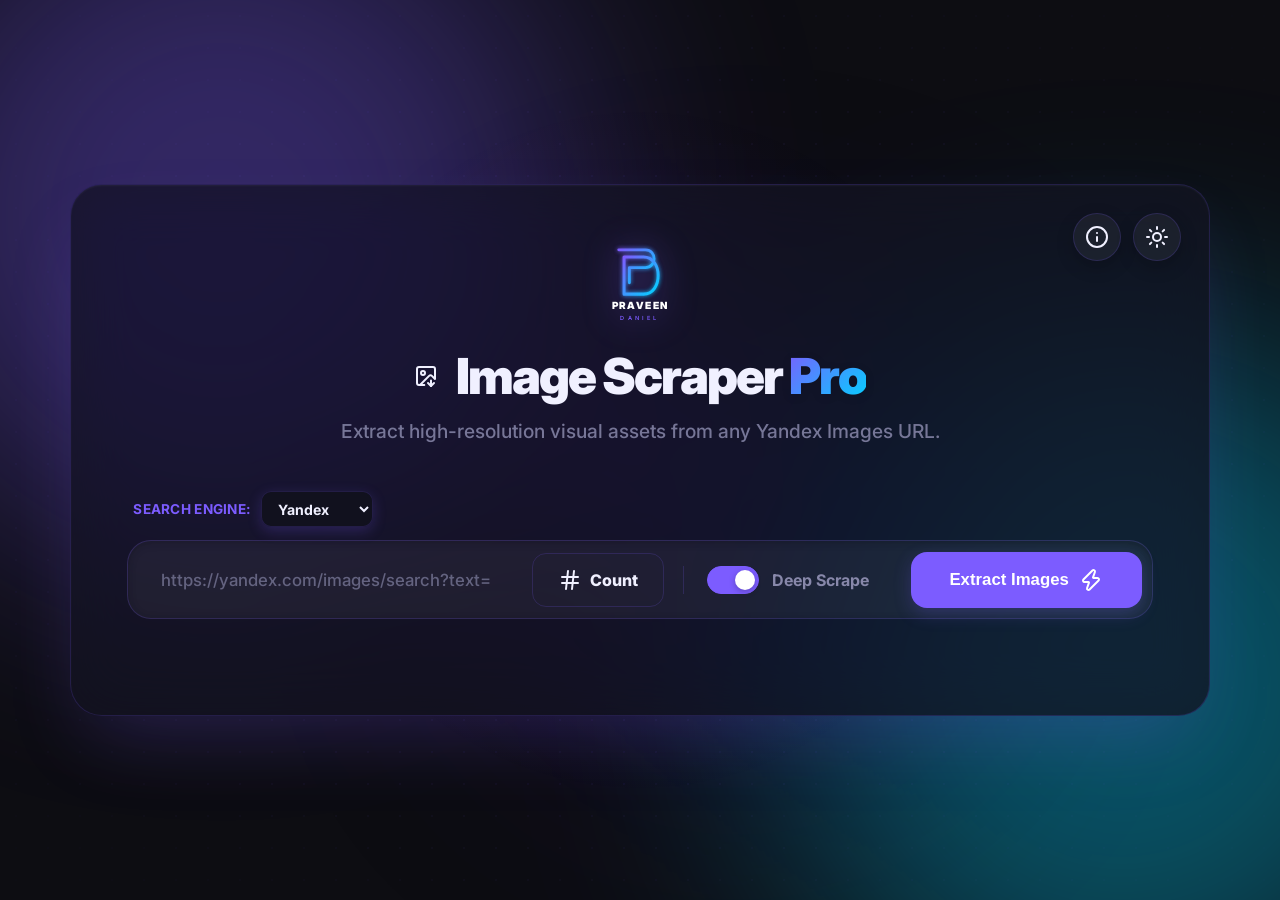
==== commit 468be93d: "feat: enhance Yandex extraction and deploy Pinterest topic scraper" ====
--- a/index.html
+++ b/index.html
@@ -76,13 +76,20 @@
 
         <!-- Scraping Input Form -->
         <section class="input-section" aria-label="URL Submission">
+            <div class="source-selector-bar">
+                <label for="sourceSelect" class="source-label">Search Engine:</label>
+                <select id="sourceSelect" class="source-select" aria-label="Select Search Engine or Platform">
+                    <option value="yandex" selected>Yandex</option>
+                    <option value="pinterest">Pinterest</option>
+                </select>
+            </div>
             <div class="input-wrapper">
-                <input type="text" id="urlInput" placeholder="https://yandex.com/images/search?text=cats" aria-label="Yandex Images URL" />
+                <input type="text" id="urlInput" placeholder="https://yandex.com/images/search?text=cats" aria-label="Target Images URL" />
                 <button id="countBtn" class="btn-count" aria-label="Count images on page" title="Quick-count images on this page">
                     <i data-lucide="hash" aria-hidden="true"></i>
                     <span class="btn-text btn-count-text">Count</span>
                 </button>
-                <div class="toggle-group">
+                <div id="deepScrapeToggleGroup" class="toggle-group">
                     <label class="switch" for="autoscrollToggle">
                         <input type="checkbox" id="autoscrollToggle" checked>
                         <span class="slider round"></span>
@@ -244,6 +251,6 @@
     </div>
 
     <!-- Application Script -->
-    <script src="main.js?v=20260812095809"></script>
+    <script src="main.js?v=20260812161523"></script>
 </body>
 </html>
--- a/style.css
+++ b/style.css
@@ -148,10 +148,21 @@
 }
 
 @keyframes floatingBlobs {
-    0% { transform: translate(0, 0) scale(1) rotate(0deg); }
-    33% { transform: translate(120px, 80px) scale(1.15) rotate(120deg); }
-    66% { transform: translate(-50px, 150px) scale(0.9) rotate(240deg); }
-    100% { transform: translate(40px, -60px) scale(1.05) rotate(360deg); }
+    0% {
+        transform: translate(0, 0) scale(1) rotate(0deg);
+    }
+
+    33% {
+        transform: translate(120px, 80px) scale(1.15) rotate(120deg);
+    }
+
+    66% {
+        transform: translate(-50px, 150px) scale(0.9) rotate(240deg);
+    }
+
+    100% {
+        transform: translate(40px, -60px) scale(1.05) rotate(360deg);
+    }
 }
 
 /* === Cursor-Follow Magnetic Spotlight === */
@@ -160,12 +171,10 @@
     width: 700px;
     height: 700px;
     border-radius: 50%;
-    background: radial-gradient(
-        circle at center,
-        rgba(var(--primary-rgb), 0.10) 0%,
-        rgba(var(--primary-rgb), 0.04) 35%,
-        transparent 70%
-    );
+    background: radial-gradient(circle at center,
+            rgba(var(--primary-rgb), 0.10) 0%,
+            rgba(var(--primary-rgb), 0.04) 35%,
+            transparent 70%);
     transform: translate(-50%, -50%);
     left: 50%;
     top: 50%;
@@ -182,11 +191,9 @@
     z-index: 0;
     pointer-events: none;
     opacity: 0.28;
-    background-image: radial-gradient(
-        circle,
-        rgba(var(--primary-rgb), 0.18) 1px,
-        transparent 1px
-    );
+    background-image: radial-gradient(circle,
+            rgba(var(--primary-rgb), 0.18) 1px,
+            transparent 1px);
     background-size: 32px 32px;
     transition: background-image 0.5s ease;
     mask-image: radial-gradient(ellipse 80% 80% at 50% 50%, black 40%, transparent 100%);
@@ -207,7 +214,7 @@
     max-width: 1140px;
     margin: auto;
     box-shadow: 0 35px 80px -20px var(--shadow-color),
-                inset 0 1px 2px rgba(255, 255, 255, 0.05);
+        inset 0 1px 2px rgba(255, 255, 255, 0.05);
     transition: background 0.5s ease, border 0.5s ease, box-shadow 0.5s ease;
     position: relative;
     z-index: 2;
@@ -215,7 +222,7 @@
 
 [data-theme="light"] .glass-container {
     box-shadow: 0 35px 80px -20px var(--shadow-color),
-                inset 0 1px 3px rgba(255, 255, 255, 0.6);
+        inset 0 1px 3px rgba(255, 255, 255, 0.6);
 }
 
 header {
@@ -305,7 +312,7 @@
     background: linear-gradient(135deg, var(--primary), var(--secondary));
     -webkit-background-clip: text;
     -webkit-text-fill-color: transparent;
-    filter: drop-shadow(0 2px 4px rgba(0,0,0,0.1));
+    filter: drop-shadow(0 2px 4px rgba(0, 0, 0, 0.1));
 }
 
 .subtitle {
@@ -323,6 +330,46 @@
     margin-bottom: 2.5rem;
 }
 
+.source-selector-bar {
+    display: flex;
+    align-items: center;
+    gap: 0.8rem;
+    margin-bottom: 0.9rem;
+    padding: 0 0.4rem;
+}
+
+.source-label {
+    font-size: 0.9rem;
+    font-weight: 700;
+    color: var(--text-dim);
+    letter-spacing: 0.5px;
+    text-transform: uppercase;
+}
+
+.source-select {
+    background: rgba(var(--primary-rgb), 0.08);
+    border: 1px solid var(--glass-border);
+    color: var(--text-main);
+    padding: 0.55rem 1.4rem;
+    border-radius: 12px;
+    font-size: 0.95rem;
+    font-weight: 700;
+    outline: none;
+    cursor: pointer;
+    transition: var(--spring-transition);
+}
+
+.source-select:hover, .source-select:focus {
+    border-color: var(--primary);
+    background: rgba(var(--primary-rgb), 0.15);
+}
+
+.source-select option {
+    background: var(--bg-main, #141419);
+    color: var(--text-main, #fff);
+}
+
+
 .input-wrapper {
     display: flex;
     gap: 1.2rem;
@@ -342,7 +389,7 @@
 .input-wrapper:focus-within {
     border-color: var(--primary);
     box-shadow: 0 0 0 4px rgba(var(--primary-rgb), 0.15),
-                inset 0 2px 8px rgba(0, 0, 0, 0.1);
+        inset 0 2px 8px rgba(0, 0, 0, 0.1);
 }
 
 input[type="text"] {
@@ -441,15 +488,15 @@
     bottom: 3px;
     background-color: var(--text-main);
     transition: 0.3s cubic-bezier(0.34, 1.56, 0.64, 1);
-    box-shadow: 0 2px 6px rgba(0,0,0,0.25);
-}
-
-input:checked + .slider {
+    box-shadow: 0 2px 6px rgba(0, 0, 0, 0.25);
+}
+
+input:checked+.slider {
     background-color: var(--primary);
     border-color: var(--primary);
 }
 
-input:checked + .slider:before {
+input:checked+.slider:before {
     transform: translateX(24px);
     background-color: var(--primary-text);
 }
@@ -481,13 +528,13 @@
     border: 1px solid var(--glass-border);
     padding: 1.3rem 2rem;
     border-radius: 20px;
-    box-shadow: inset 0 1px 2px rgba(255,255,255,0.02);
+    box-shadow: inset 0 1px 2px rgba(255, 255, 255, 0.02);
     transition: background 0.3s ease;
 }
 
 [data-theme="light"] .controls {
     background: rgba(0, 0, 0, 0.015);
-    box-shadow: inset 0 1px 2px rgba(0,0,0,0.01);
+    box-shadow: inset 0 1px 2px rgba(0, 0, 0, 0.01);
 }
 
 .filter-group {
@@ -751,7 +798,7 @@
     left: 0;
     right: 0;
     padding: 1.2rem 0.95rem 0.95rem;
-    background: linear-gradient(to top, rgba(0,0,0,0.92) 20%, rgba(0,0,0,0.45) 70%, transparent);
+    background: linear-gradient(to top, rgba(0, 0, 0, 0.92) 20%, rgba(0, 0, 0, 0.45) 70%, transparent);
     display: flex;
     justify-content: space-between;
     align-items: flex-end;
@@ -774,19 +821,19 @@
     font-weight: 900;
     text-transform: uppercase;
     letter-spacing: 1px;
-    box-shadow: 0 4px 12px rgba(0,0,0,0.35);
+    box-shadow: 0 4px 12px rgba(0, 0, 0, 0.35);
 }
 
 .badge-orig {
     background: linear-gradient(135deg, var(--primary), var(--secondary));
-    border: 1px solid rgba(255,255,255,0.3);
+    border: 1px solid rgba(255, 255, 255, 0.3);
     color: white;
 }
 
 .badge-hq {
-    background: rgba(255,255,255,0.18);
+    background: rgba(255, 255, 255, 0.18);
     backdrop-filter: blur(8px);
-    border: 1px solid rgba(255,255,255,0.12);
+    border: 1px solid rgba(255, 255, 255, 0.12);
 }
 
 .card-actions {
@@ -805,7 +852,7 @@
     align-items: center;
     justify-content: center;
     cursor: pointer;
-    box-shadow: 0 3px 8px rgba(0,0,0,0.3);
+    box-shadow: 0 3px 8px rgba(0, 0, 0, 0.3);
     transition: var(--spring-transition);
 }
 
@@ -943,7 +990,7 @@
     background: var(--card-bg);
     border: 1px solid var(--glass-border);
     box-shadow: 0 35px 70px -15px rgba(0, 0, 0, 0.6),
-                0 0 50px var(--shadow-color);
+        0 0 50px var(--shadow-color);
     width: 92%;
     max-width: 530px;
     border-radius: 28px;
@@ -986,7 +1033,7 @@
     background: rgba(var(--primary-rgb), 0.12);
     border-radius: 12px;
     overflow: hidden;
-    border: 1px solid rgba(255,255,255,0.03);
+    border: 1px solid rgba(255, 255, 255, 0.03);
     margin-bottom: 1.2rem;
     position: relative;
 }
@@ -1007,8 +1054,13 @@
 }
 
 @keyframes progressShimmer {
-    0%   { transform: translateX(-150%); }
-    100% { transform: translateX(350%); }
+    0% {
+        transform: translateX(-150%);
+    }
+
+    100% {
+        transform: translateX(350%);
+    }
 }
 
 .progress-stats {
@@ -1020,7 +1072,7 @@
     padding: 1.2rem;
     border-radius: 16px;
     margin-bottom: 1.8rem;
-    box-shadow: inset 0 1px 2px rgba(0,0,0,0.1);
+    box-shadow: inset 0 1px 2px rgba(0, 0, 0, 0.1);
 }
 
 [data-theme="light"] .progress-stats {
@@ -1061,7 +1113,7 @@
     font-family: 'Courier New', Courier, monospace;
     color: var(--text-dim);
     margin-bottom: 2.2rem;
-    box-shadow: inset 0 2px 4px rgba(0,0,0,0.2);
+    box-shadow: inset 0 2px 4px rgba(0, 0, 0, 0.2);
 }
 
 .modal-log::-webkit-scrollbar {
@@ -1079,8 +1131,13 @@
     text-overflow: ellipsis;
 }
 
-.log-entry.success { color: #5efb6e; }
-.log-entry.fail { color: #ff5c5c; }
+.log-entry.success {
+    color: #5efb6e;
+}
+
+.log-entry.fail {
+    color: #ff5c5c;
+}
 
 .modal-footer {
     display: flex;
@@ -1136,7 +1193,7 @@
     align-items: center;
     padding: 1.8rem 2.5rem;
     color: white;
-    background: linear-gradient(to bottom, rgba(0,0,0,0.85), transparent);
+    background: linear-gradient(to bottom, rgba(0, 0, 0, 0.85), transparent);
     z-index: 10;
 }
 
@@ -1193,10 +1250,10 @@
     align-items: center;
     justify-content: center;
     position: relative;
-    box-shadow: 0 35px 80px rgba(0,0,0,0.9);
+    box-shadow: 0 35px 80px rgba(0, 0, 0, 0.9);
     border-radius: 20px;
     overflow: hidden;
-    border: 1px solid rgba(255,255,255,0.06);
+    border: 1px solid rgba(255, 255, 255, 0.06);
     background: rgba(0, 0, 0, 0.4);
     min-width: 200px;
     min-height: 150px;
@@ -1229,7 +1286,8 @@
 }
 
 .lightbox-spinner.hidden {
-    display: flex !important; /* Override .hidden so transition works */
+    display: flex !important;
+    /* Override .hidden so transition works */
     opacity: 0;
     pointer-events: none;
 }
@@ -1237,7 +1295,7 @@
 .lightbox-spinner-ring {
     width: 44px;
     height: 44px;
-    border: 3px solid rgba(255,255,255,0.12);
+    border: 3px solid rgba(255, 255, 255, 0.12);
     border-top: 3px solid var(--primary);
     border-radius: 50%;
     animation: spin 0.85s cubic-bezier(0.5, 0.1, 0.4, 0.9) infinite;
@@ -1276,7 +1334,7 @@
 /* Bottom inspector ribbon */
 .lightbox-footer {
     padding: 1.8rem 2.5rem;
-    background: linear-gradient(to top, rgba(0,0,0,0.85), transparent);
+    background: linear-gradient(to top, rgba(0, 0, 0, 0.85), transparent);
     color: white;
     text-align: center;
     display: flex;
@@ -1304,20 +1362,20 @@
 /* Keyboard hint */
 .lightbox-keyboard-hint {
     font-size: 0.75rem;
-    color: rgba(255,255,255,0.28);
+    color: rgba(255, 255, 255, 0.28);
     letter-spacing: 0.3px;
     margin-top: 0.15rem;
 }
 
 .lightbox-keyboard-hint kbd {
     display: inline-block;
-    background: rgba(255,255,255,0.1);
-    border: 1px solid rgba(255,255,255,0.18);
+    background: rgba(255, 255, 255, 0.1);
+    border: 1px solid rgba(255, 255, 255, 0.18);
     border-radius: 4px;
     padding: 1px 6px;
     font-size: 0.7rem;
     font-family: inherit;
-    color: rgba(255,255,255,0.55);
+    color: rgba(255, 255, 255, 0.55);
     line-height: 1.4;
 }
 
@@ -1346,7 +1404,7 @@
     font-size: 0.9rem;
     font-weight: 600;
     color: var(--text-main);
-    box-shadow: 0 10px 30px rgba(0,0,0,0.35);
+    box-shadow: 0 10px 30px rgba(0, 0, 0, 0.35);
     display: flex;
     align-items: center;
     gap: 0.7rem;
@@ -1367,40 +1425,88 @@
     flex-shrink: 0;
 }
 
-.toast.success .toast-dot { background: #5efb6e; box-shadow: 0 0 8px #5efb6e; }
-.toast.error   .toast-dot { background: #ff5c5c; box-shadow: 0 0 8px #ff5c5c; }
-.toast.info    .toast-dot { background: var(--primary); box-shadow: 0 0 8px rgba(var(--primary-rgb), 0.6); }
+.toast.success .toast-dot {
+    background: #5efb6e;
+    box-shadow: 0 0 8px #5efb6e;
+}
+
+.toast.error .toast-dot {
+    background: #ff5c5c;
+    box-shadow: 0 0 8px #ff5c5c;
+}
+
+.toast.info .toast-dot {
+    background: var(--primary);
+    box-shadow: 0 0 8px rgba(var(--primary-rgb), 0.6);
+}
 
 @keyframes toastIn {
-    from { opacity: 0; transform: translateY(24px) scale(0.92); }
-    to   { opacity: 1; transform: translateY(0) scale(1); }
+    from {
+        opacity: 0;
+        transform: translateY(24px) scale(0.92);
+    }
+
+    to {
+        opacity: 1;
+        transform: translateY(0) scale(1);
+    }
 }
 
 @keyframes toastOut {
-    from { opacity: 1; transform: translateY(0) scale(1); }
-    to   { opacity: 0; transform: translateY(16px) scale(0.94); }
+    from {
+        opacity: 1;
+        transform: translateY(0) scale(1);
+    }
+
+    to {
+        opacity: 0;
+        transform: translateY(16px) scale(0.94);
+    }
 }
 
 /* ==========================================================================
    Animations & Transition Effects
    ========================================================================== */
 @keyframes spin {
-    to { transform: rotate(360deg); }
+    to {
+        transform: rotate(360deg);
+    }
 }
 
 @keyframes fadeIn {
-    from { opacity: 0; transform: translateY(16px); }
-    to { opacity: 1; transform: translateY(0); }
+    from {
+        opacity: 0;
+        transform: translateY(16px);
+    }
+
+    to {
+        opacity: 1;
+        transform: translateY(0);
+    }
 }
 
 @keyframes slideDown {
-    from { opacity: 0; transform: translateY(-16px); }
-    to { opacity: 1; transform: translateY(0); }
+    from {
+        opacity: 0;
+        transform: translateY(-16px);
+    }
+
+    to {
+        opacity: 1;
+        transform: translateY(0);
+    }
 }
 
 @keyframes zoomIn {
-    from { opacity: 0; transform: scale(0.94); }
-    to { opacity: 1; transform: scale(1); }
+    from {
+        opacity: 0;
+        transform: scale(0.94);
+    }
+
+    to {
+        opacity: 1;
+        transform: scale(1);
+    }
 }
 
 /* ==========================================================================
@@ -1412,7 +1518,7 @@
         border-radius: 28px;
         margin: 1.5rem;
     }
-    
+
     h1 {
         font-size: 2.8rem;
     }
@@ -1422,39 +1528,39 @@
     body {
         padding: 1.5rem 1rem;
     }
-    
+
     .glass-container {
         padding: 2rem 1.75rem;
         border-radius: 24px;
         margin: 0;
     }
-    
+
     .theme-toggle-container {
         top: -1.25rem;
         right: -1.25rem;
     }
-    
+
     h1 {
         font-size: 2.3rem;
         letter-spacing: -1.2px;
     }
-    
+
     .subtitle {
         font-size: 1.05rem;
     }
-    
+
     .input-wrapper {
         flex-direction: column;
         border-radius: 20px;
         padding: 0.6rem;
         gap: 0.6rem;
     }
-    
+
     input[type="text"] {
         width: 100%;
         padding: 0.7rem 0.9rem;
     }
-    
+
     .toggle-group {
         width: 100%;
         border-left: none;
@@ -1462,51 +1568,51 @@
         padding: 0.8rem 0.9rem 0.6rem;
         justify-content: space-between;
     }
-    
+
     .btn-primary {
         width: 100%;
         justify-content: center;
         padding: 0.95rem;
     }
-    
+
     .btn-count {
         width: 100%;
         justify-content: center;
     }
-    
+
     .controls {
         padding: 1.1rem;
         border-radius: 16px;
         gap: 1.1rem;
     }
-    
+
     .action-group {
         width: 100%;
         justify-content: space-between;
     }
-    
+
     .btn-secondary,
     .btn-outline {
         padding: 0.75rem 1.4rem;
         font-size: 0.95rem;
     }
-    
+
     .image-grid {
         grid-template-columns: repeat(auto-fill, minmax(150px, 1fr));
         gap: 1.2rem;
         max-height: 430px;
     }
-    
+
     .btn-nav {
         width: 52px;
         height: 52px;
     }
-    
+
     .btn-nav i {
         width: 22px;
         height: 22px;
     }
-    
+
     .lightbox-image-container {
         max-width: 88%;
     }
@@ -1528,75 +1634,75 @@
         padding: 1.5rem 1.1rem;
         border-radius: 20px;
     }
-    
+
     h1 {
         font-size: 2rem;
     }
-    
+
     .logo {
         gap: 0.6rem;
     }
-    
+
     .logo i {
         width: 36px;
         height: 36px;
     }
-    
+
     .controls {
         flex-direction: column;
         align-items: stretch;
     }
-    
+
     .filter-group {
         justify-content: space-between;
     }
-    
+
     select {
         width: 58%;
         text-align: right;
     }
-    
+
     .action-group {
         flex-direction: column;
         align-items: stretch;
         gap: 0.85rem;
     }
-    
+
     #imageCount {
         text-align: center;
         margin-bottom: 0.25rem;
     }
-    
+
     .image-grid {
         grid-template-columns: repeat(2, 1fr);
         gap: 0.9rem;
     }
-    
+
     .selection-bar {
         flex-direction: column;
         gap: 0.85rem;
         text-align: center;
         padding: 0.9rem;
     }
-    
+
     .selection-actions {
         width: 100%;
         justify-content: center;
     }
-    
+
     .modal-content {
         padding: 2rem 1.2rem;
     }
-    
+
     .modal-title {
         font-size: 1.45rem;
     }
-    
+
     .progress-stats {
         padding: 0.75rem;
         gap: 0.6rem;
     }
-    
+
     .stat-value {
         font-size: 0.95rem;
     }
@@ -1639,7 +1745,9 @@
     transition: opacity 0.25s ease;
 }
 
-.btn-count:hover::before { opacity: 1; }
+.btn-count:hover::before {
+    opacity: 1;
+}
 
 .btn-count:hover {
     border-color: var(--primary);
@@ -1648,7 +1756,9 @@
     box-shadow: 0 6px 18px rgba(var(--primary-rgb), 0.15);
 }
 
-.btn-count:active { transform: translateY(0); }
+.btn-count:active {
+    transform: translateY(0);
+}
 
 .btn-count.loading {
     pointer-events: none;
@@ -1777,7 +1887,10 @@
     margin-top: 0.15rem;
 }
 
-.count-dismiss i { width: 14px; height: 14px; }
+.count-dismiss i {
+    width: 14px;
+    height: 14px;
+}
 
 .count-dismiss:hover {
     background: rgba(255, 59, 48, 0.1);
@@ -1858,3 +1971,55 @@
     margin-top: 0.5rem;
     line-height: 1.3;
 }
+
+/* ==========================================================================
+   High-Contrast Glassmorphic Search Engine Dropdown Selector
+   ========================================================================== */
+.source-selector-bar {
+    display: flex;
+    align-items: center;
+    gap: 0.6rem;
+    margin-bottom: 0.85rem;
+}
+
+.source-label {
+    font-size: 0.85rem;
+    font-weight: 700;
+    color: var(--text-accent);
+    letter-spacing: 0.02em;
+}
+
+.source-select {
+    background-color: var(--card-bg);
+    color: var(--text-main);
+    border: 1px solid var(--glass-border);
+    border-radius: 10px;
+    padding: 0.45rem 1rem 0.45rem 0.75rem;
+    font-family: var(--font-body);
+    font-size: 0.88rem;
+    font-weight: 700;
+    cursor: pointer;
+    outline: none;
+    backdrop-filter: blur(12px);
+    -webkit-backdrop-filter: blur(12px);
+    transition: var(--smooth-transition);
+    box-shadow: 0 4px 14px var(--shadow-color);
+}
+
+.source-select:hover, .source-select:focus {
+    border-color: var(--primary);
+    box-shadow: 0 0 0 3px rgba(var(--primary-rgb), 0.2);
+}
+
+/* Explicit high-contrast option styling for native browser select popups */
+.source-select option {
+    background-color: #ffffff;
+    color: #1a1a1a;
+    font-weight: 700;
+    padding: 0.6rem;
+}
+
+[data-theme="dark"] .source-select option {
+    background-color: #1e1e24;
+    color: #ffffff;
+}
